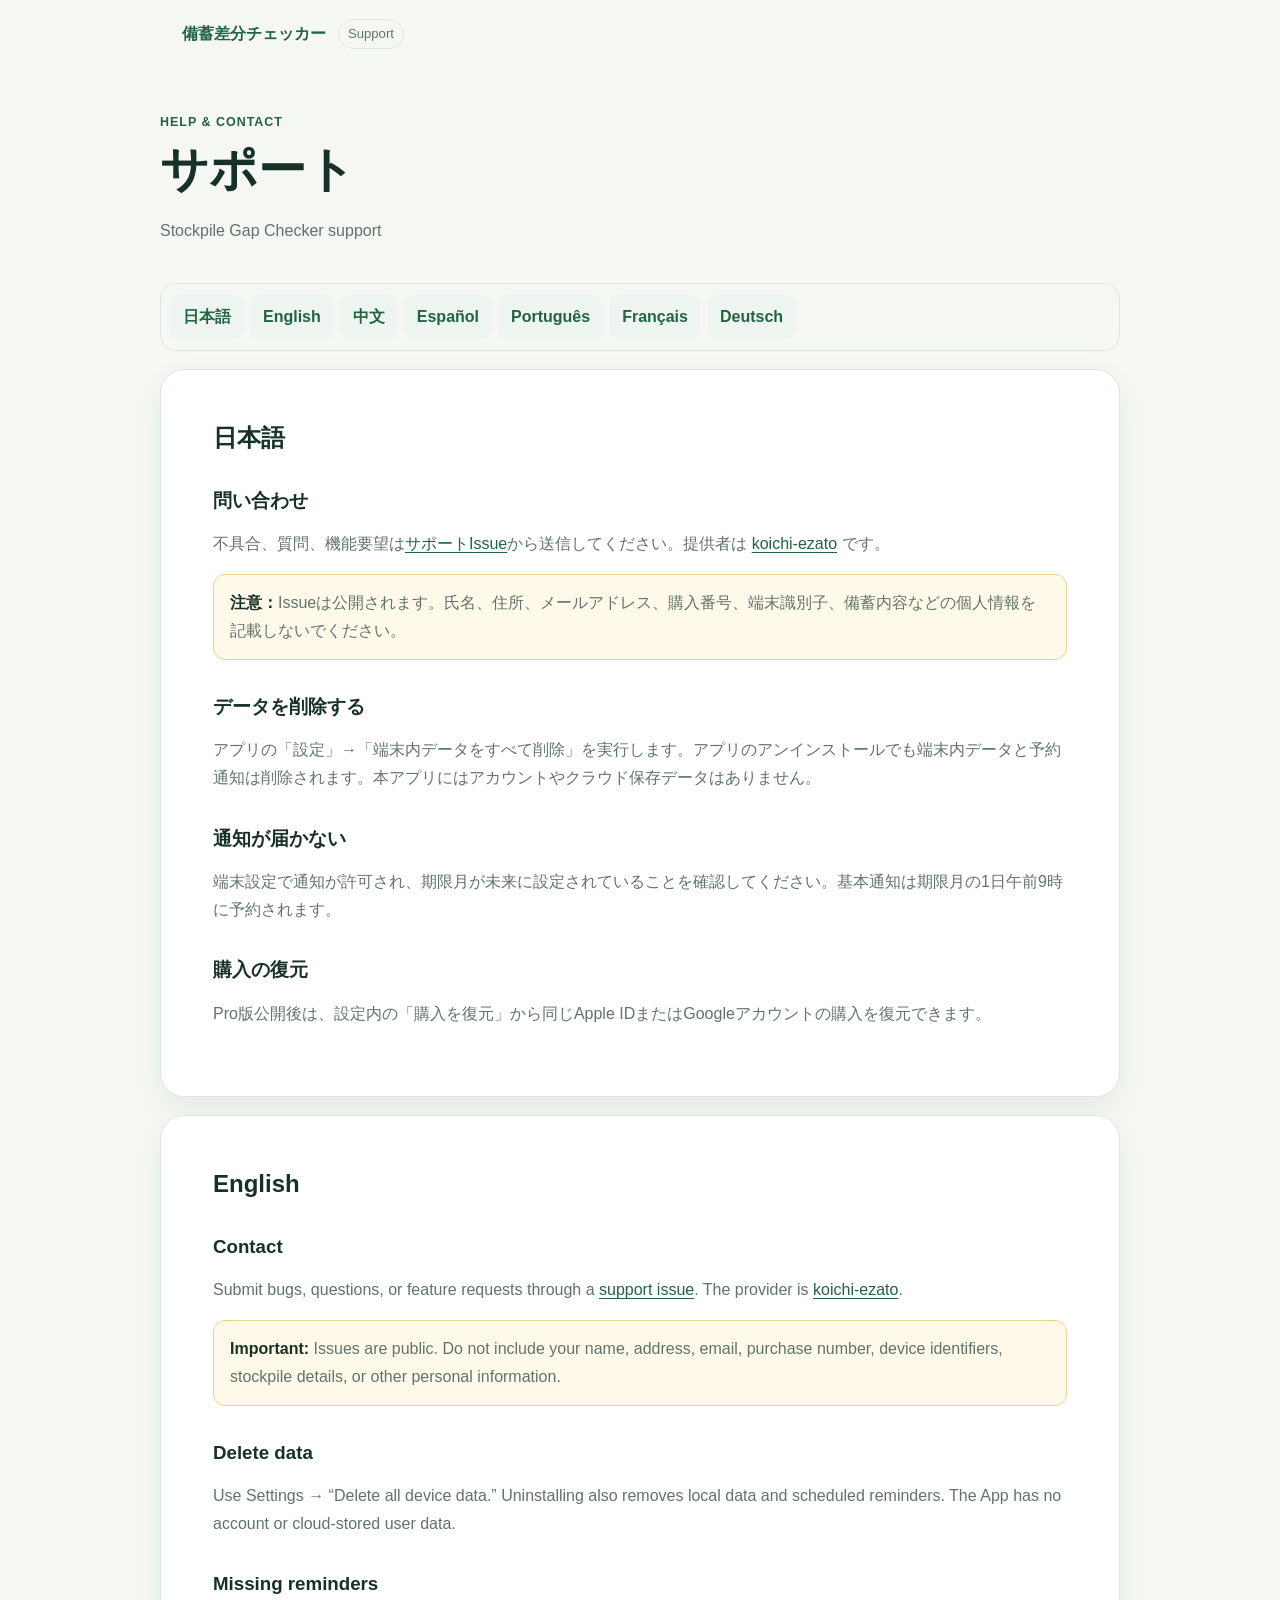
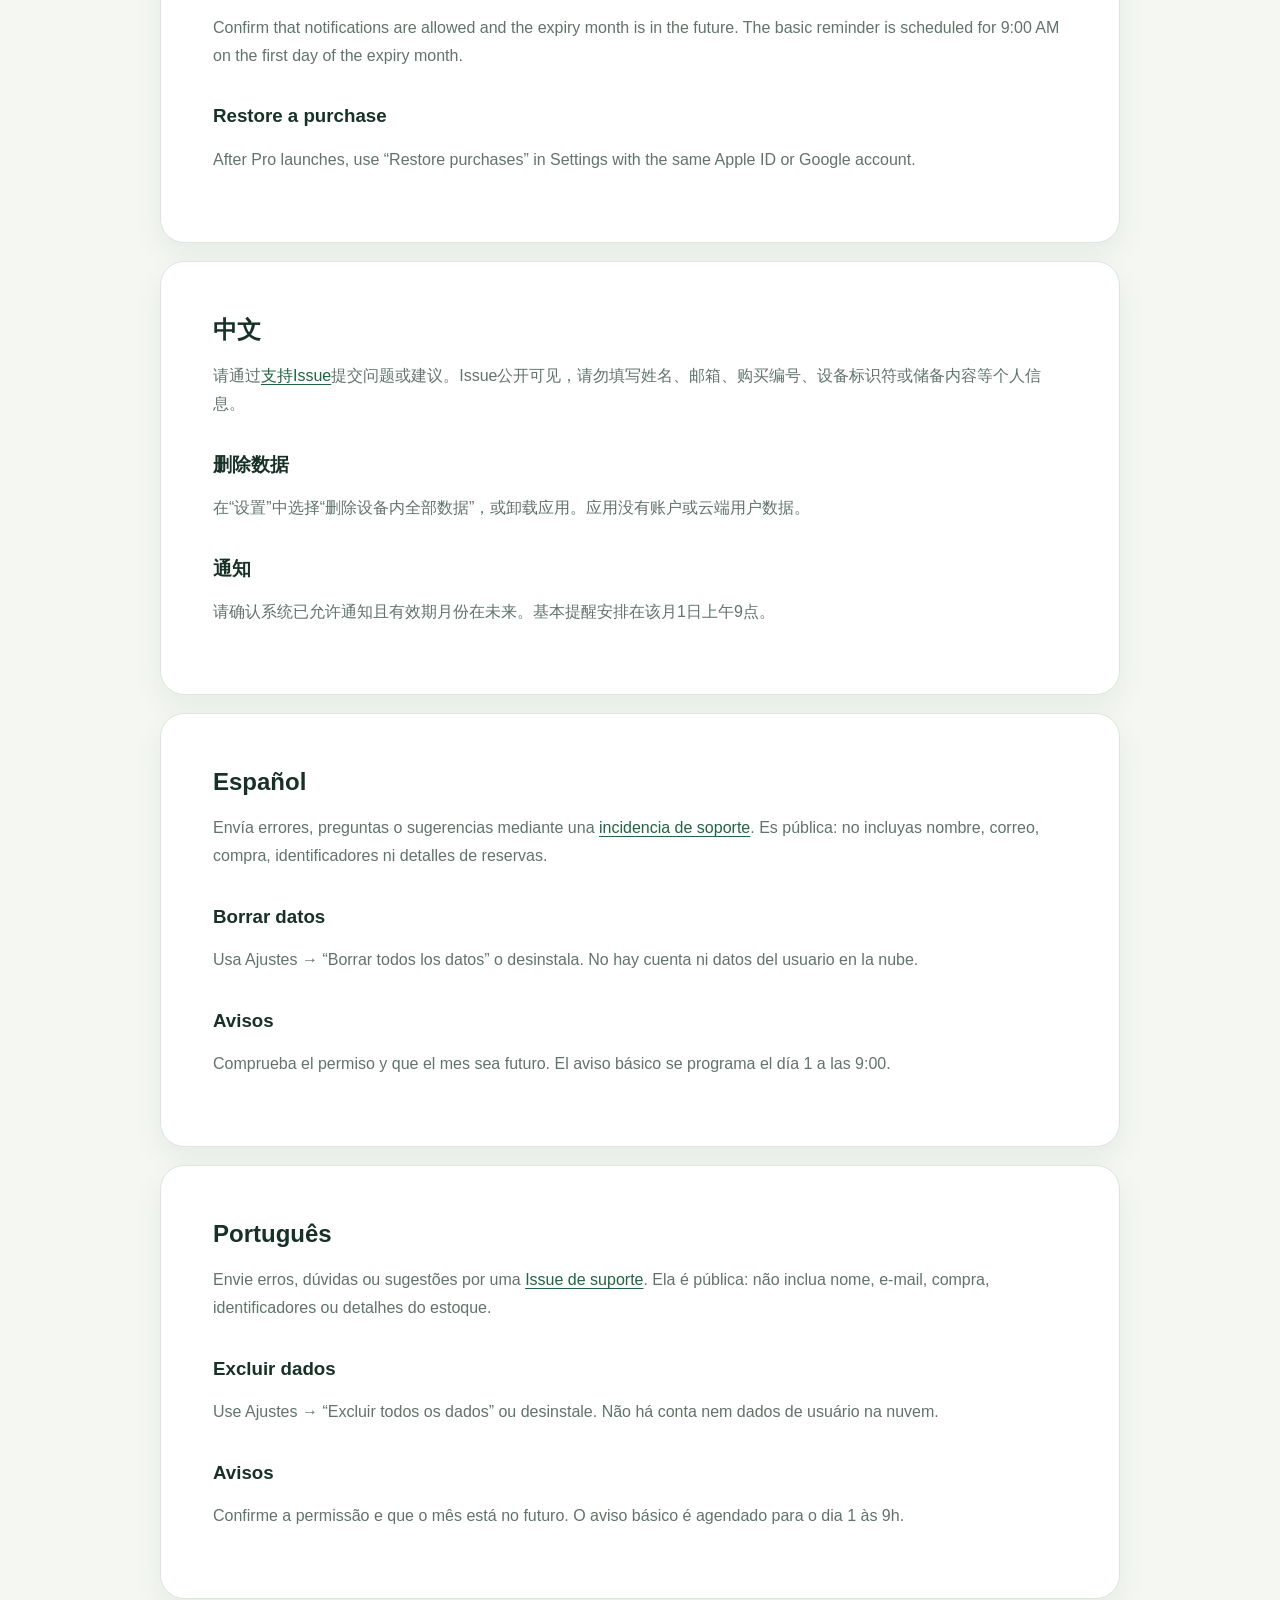
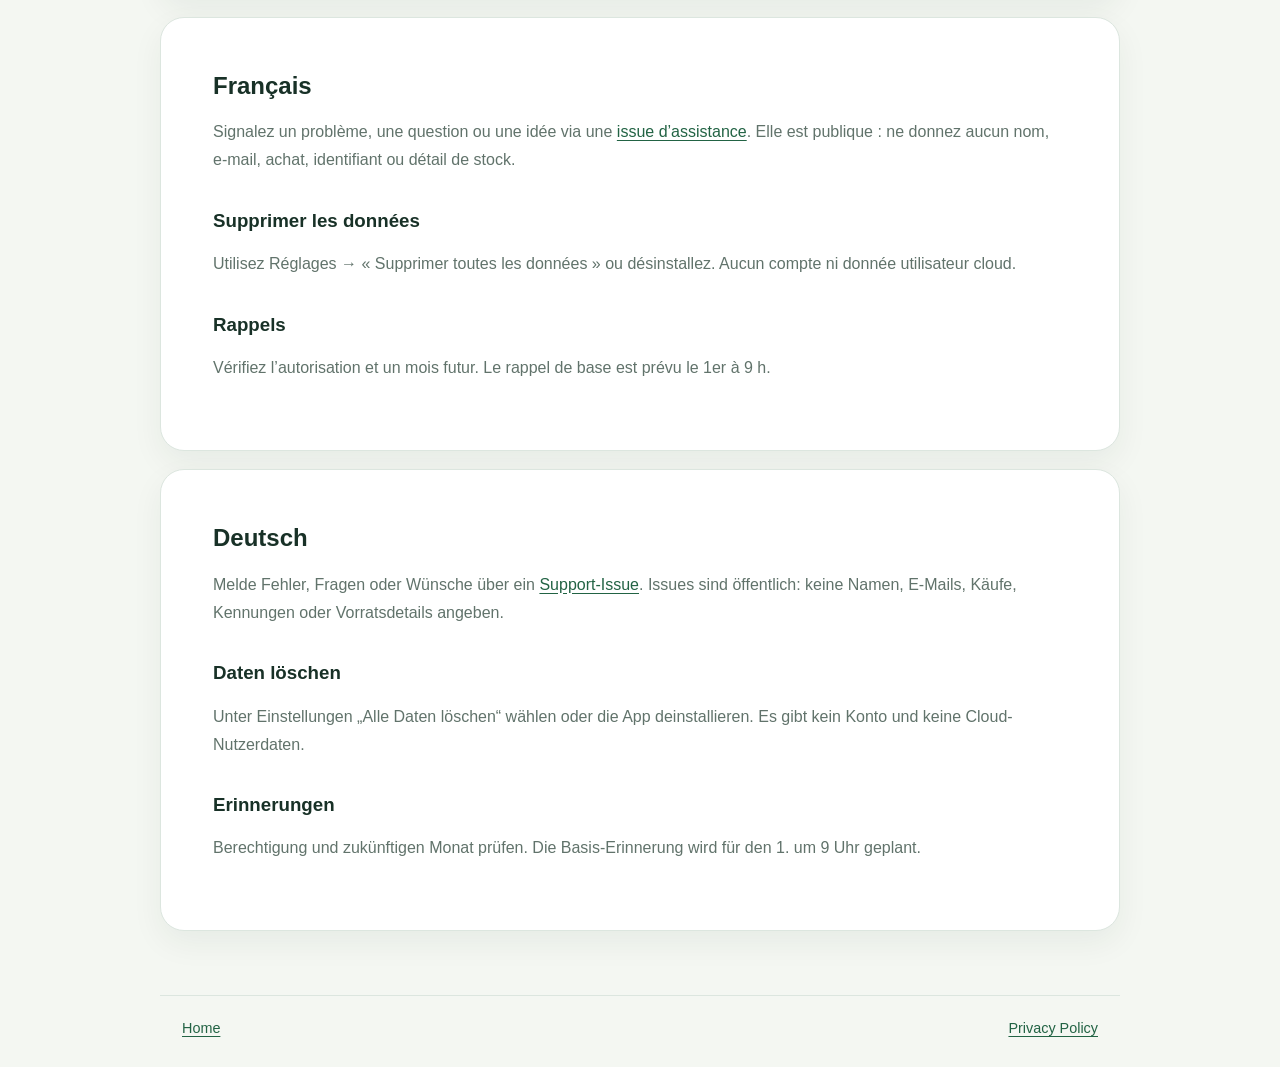
==== support/index.html @ a6346bb4 "feat: publish privacy and support pages" ====
<!doctype html>
<html lang="ja">
<head>
  <meta charset="utf-8">
  <meta name="viewport" content="width=device-width, initial-scale=1">
  <meta name="description" content="備蓄差分チェッカーのサポート">
  <title>Support | 備蓄差分チェッカー</title>
  <link rel="stylesheet" href="../styles.css">
</head>
<body>
  <header class="site-header"><a class="brand" href="../">備蓄差分チェッカー</a><span class="tag">Support</span></header>
  <main class="content">
    <header class="page-head"><p class="eyebrow">Help & Contact</p><h1>サポート</h1><p>Stockpile Gap Checker support</p></header>
    <nav class="language-nav" aria-label="Language"><a href="#ja">日本語</a><a href="#en">English</a><a href="#zh">中文</a><a href="#es">Español</a><a href="#pt">Português</a><a href="#fr">Français</a><a href="#de">Deutsch</a></nav>
    <article class="policy" id="ja" lang="ja"><h2>日本語</h2><h3>問い合わせ</h3><p>不具合、質問、機能要望は<a href="https://github.com/koichi-ezato/stockpile-diff-checker-support/issues/new/choose">サポートIssue</a>から送信してください。提供者は <a href="https://github.com/koichi-ezato">koichi-ezato</a> です。</p><p class="notice"><strong>注意：</strong>Issueは公開されます。氏名、住所、メールアドレス、購入番号、端末識別子、備蓄内容などの個人情報を記載しないでください。</p><h3>データを削除する</h3><p>アプリの「設定」→「端末内データをすべて削除」を実行します。アプリのアンインストールでも端末内データと予約通知は削除されます。本アプリにはアカウントやクラウド保存データはありません。</p><h3>通知が届かない</h3><p>端末設定で通知が許可され、期限月が未来に設定されていることを確認してください。基本通知は期限月の1日午前9時に予約されます。</p><h3>購入の復元</h3><p>Pro版公開後は、設定内の「購入を復元」から同じApple IDまたはGoogleアカウントの購入を復元できます。</p></article>
    <article class="policy" id="en" lang="en"><h2>English</h2><h3>Contact</h3><p>Submit bugs, questions, or feature requests through a <a href="https://github.com/koichi-ezato/stockpile-diff-checker-support/issues/new/choose">support issue</a>. The provider is <a href="https://github.com/koichi-ezato">koichi-ezato</a>.</p><p class="notice"><strong>Important:</strong> Issues are public. Do not include your name, address, email, purchase number, device identifiers, stockpile details, or other personal information.</p><h3>Delete data</h3><p>Use Settings → “Delete all device data.” Uninstalling also removes local data and scheduled reminders. The App has no account or cloud-stored user data.</p><h3>Missing reminders</h3><p>Confirm that notifications are allowed and the expiry month is in the future. The basic reminder is scheduled for 9:00 AM on the first day of the expiry month.</p><h3>Restore a purchase</h3><p>After Pro launches, use “Restore purchases” in Settings with the same Apple ID or Google account.</p></article>
    <article class="policy" id="zh" lang="zh-Hans"><h2>中文</h2><p>请通过<a href="https://github.com/koichi-ezato/stockpile-diff-checker-support/issues/new/choose">支持Issue</a>提交问题或建议。Issue公开可见，请勿填写姓名、邮箱、购买编号、设备标识符或储备内容等个人信息。</p><h3>删除数据</h3><p>在“设置”中选择“删除设备内全部数据”，或卸载应用。应用没有账户或云端用户数据。</p><h3>通知</h3><p>请确认系统已允许通知且有效期月份在未来。基本提醒安排在该月1日上午9点。</p></article>
    <article class="policy" id="es" lang="es"><h2>Español</h2><p>Envía errores, preguntas o sugerencias mediante una <a href="https://github.com/koichi-ezato/stockpile-diff-checker-support/issues/new/choose">incidencia de soporte</a>. Es pública: no incluyas nombre, correo, compra, identificadores ni detalles de reservas.</p><h3>Borrar datos</h3><p>Usa Ajustes → “Borrar todos los datos” o desinstala. No hay cuenta ni datos del usuario en la nube.</p><h3>Avisos</h3><p>Comprueba el permiso y que el mes sea futuro. El aviso básico se programa el día 1 a las 9:00.</p></article>
    <article class="policy" id="pt" lang="pt-BR"><h2>Português</h2><p>Envie erros, dúvidas ou sugestões por uma <a href="https://github.com/koichi-ezato/stockpile-diff-checker-support/issues/new/choose">Issue de suporte</a>. Ela é pública: não inclua nome, e-mail, compra, identificadores ou detalhes do estoque.</p><h3>Excluir dados</h3><p>Use Ajustes → “Excluir todos os dados” ou desinstale. Não há conta nem dados de usuário na nuvem.</p><h3>Avisos</h3><p>Confirme a permissão e que o mês está no futuro. O aviso básico é agendado para o dia 1 às 9h.</p></article>
    <article class="policy" id="fr" lang="fr"><h2>Français</h2><p>Signalez un problème, une question ou une idée via une <a href="https://github.com/koichi-ezato/stockpile-diff-checker-support/issues/new/choose">issue d’assistance</a>. Elle est publique : ne donnez aucun nom, e-mail, achat, identifiant ou détail de stock.</p><h3>Supprimer les données</h3><p>Utilisez Réglages → « Supprimer toutes les données » ou désinstallez. Aucun compte ni donnée utilisateur cloud.</p><h3>Rappels</h3><p>Vérifiez l’autorisation et un mois futur. Le rappel de base est prévu le 1er à 9 h.</p></article>
    <article class="policy" id="de" lang="de"><h2>Deutsch</h2><p>Melde Fehler, Fragen oder Wünsche über ein <a href="https://github.com/koichi-ezato/stockpile-diff-checker-support/issues/new/choose">Support-Issue</a>. Issues sind öffentlich: keine Namen, E-Mails, Käufe, Kennungen oder Vorratsdetails angeben.</p><h3>Daten löschen</h3><p>Unter Einstellungen „Alle Daten löschen“ wählen oder die App deinstallieren. Es gibt kein Konto und keine Cloud-Nutzerdaten.</p><h3>Erinnerungen</h3><p>Berechtigung und zukünftigen Monat prüfen. Die Basis-Erinnerung wird für den 1. um 9 Uhr geplant.</p></article>
  </main>
  <footer><a href="../">Home</a><a href="../privacy/">Privacy Policy</a></footer>
</body>
</html>
---- styles.css ----
:root { color-scheme: light; --bg:#f4f7f2; --surface:#fff; --text:#183127; --muted:#61736b; --primary:#226344; --primary-dark:#174b33; --border:#dce6df; --accent:#f2c45d; --danger:#9b3434; }
* { box-sizing:border-box; }
html { scroll-behavior:smooth; }
body { margin:0; font-family:-apple-system,BlinkMacSystemFont,"Segoe UI","Noto Sans JP",sans-serif; color:var(--text); background:var(--bg); line-height:1.75; }
a { color:var(--primary); text-underline-offset:3px; }
.site-header { min-height:68px; display:flex; align-items:center; gap:12px; max-width:960px; margin:auto; padding:0 22px; }
.brand { color:var(--primary); font-weight:900; text-decoration:none; }
.tag { color:var(--muted); font-size:.82rem; padding:3px 9px; border:1px solid var(--border); border-radius:999px; }
.hero,.content { width:min(960px,calc(100% - 32px)); margin:22px auto 64px; display:grid; gap:18px; }
.hero-card,.card,.policy { background:var(--surface); border:1px solid var(--border); border-radius:24px; padding:clamp(22px,5vw,52px); box-shadow:0 12px 32px rgba(23,58,41,.06); }
.hero-card { background:linear-gradient(145deg,#fff 45%,#e8f2eb); }
.eyebrow { margin:0 0 6px; color:var(--primary); font-weight:900; letter-spacing:.08em; text-transform:uppercase; font-size:.78rem; }
h1 { margin:.1em 0 .35em; line-height:1.25; font-size:clamp(2rem,6vw,3.5rem); }
h2 { margin:0 0 .65em; line-height:1.35; }
h3 { margin:1.8em 0 .35em; line-height:1.4; }
p,li { color:var(--muted); }
strong { color:var(--text); }
.actions { display:flex; flex-wrap:wrap; gap:12px; margin-top:26px; }
.button { display:inline-flex; min-height:48px; align-items:center; justify-content:center; padding:8px 18px; border:1px solid var(--primary); border-radius:14px; font-weight:800; text-decoration:none; }
.button.primary { color:#fff; background:var(--primary); }
.button:hover { transform:translateY(-1px); }
.language-grid { display:grid; grid-template-columns:repeat(auto-fit,minmax(160px,1fr)); gap:10px; }
.language-grid a,.language-nav a { padding:9px 12px; background:#eef5f0; border-radius:10px; text-decoration:none; font-weight:700; }
.page-head { padding:22px 0 4px; }
.page-head h1 { font-size:clamp(1.9rem,5vw,3rem); }
.language-nav { display:flex; flex-wrap:wrap; gap:8px; position:sticky; top:8px; z-index:2; padding:10px; background:rgba(244,247,242,.94); border:1px solid var(--border); border-radius:16px; backdrop-filter:blur(12px); }
.policy { scroll-margin-top:92px; }
.policy .meta { padding:10px 14px; border-left:4px solid var(--accent); background:#fff9e9; border-radius:8px; }
.notice { padding:14px 16px; border:1px solid #e9d38e; background:#fff9e9; border-radius:12px; }
.warning { color:var(--danger); }
code { background:#eef2ef; border-radius:5px; padding:2px 5px; }
footer { min-height:72px; max-width:960px; margin:auto; padding:20px 22px; border-top:1px solid var(--border); display:flex; justify-content:space-between; gap:16px; color:var(--muted); font-size:.9rem; }
@media (max-width:560px) { .hero,.content { width:min(100% - 20px,960px); margin-top:10px; } .hero-card,.card,.policy { border-radius:18px; padding:20px; } .language-nav { position:static; } footer { flex-direction:column; } }
@media (prefers-reduced-motion:reduce) { html { scroll-behavior:auto; } .button:hover { transform:none; } }
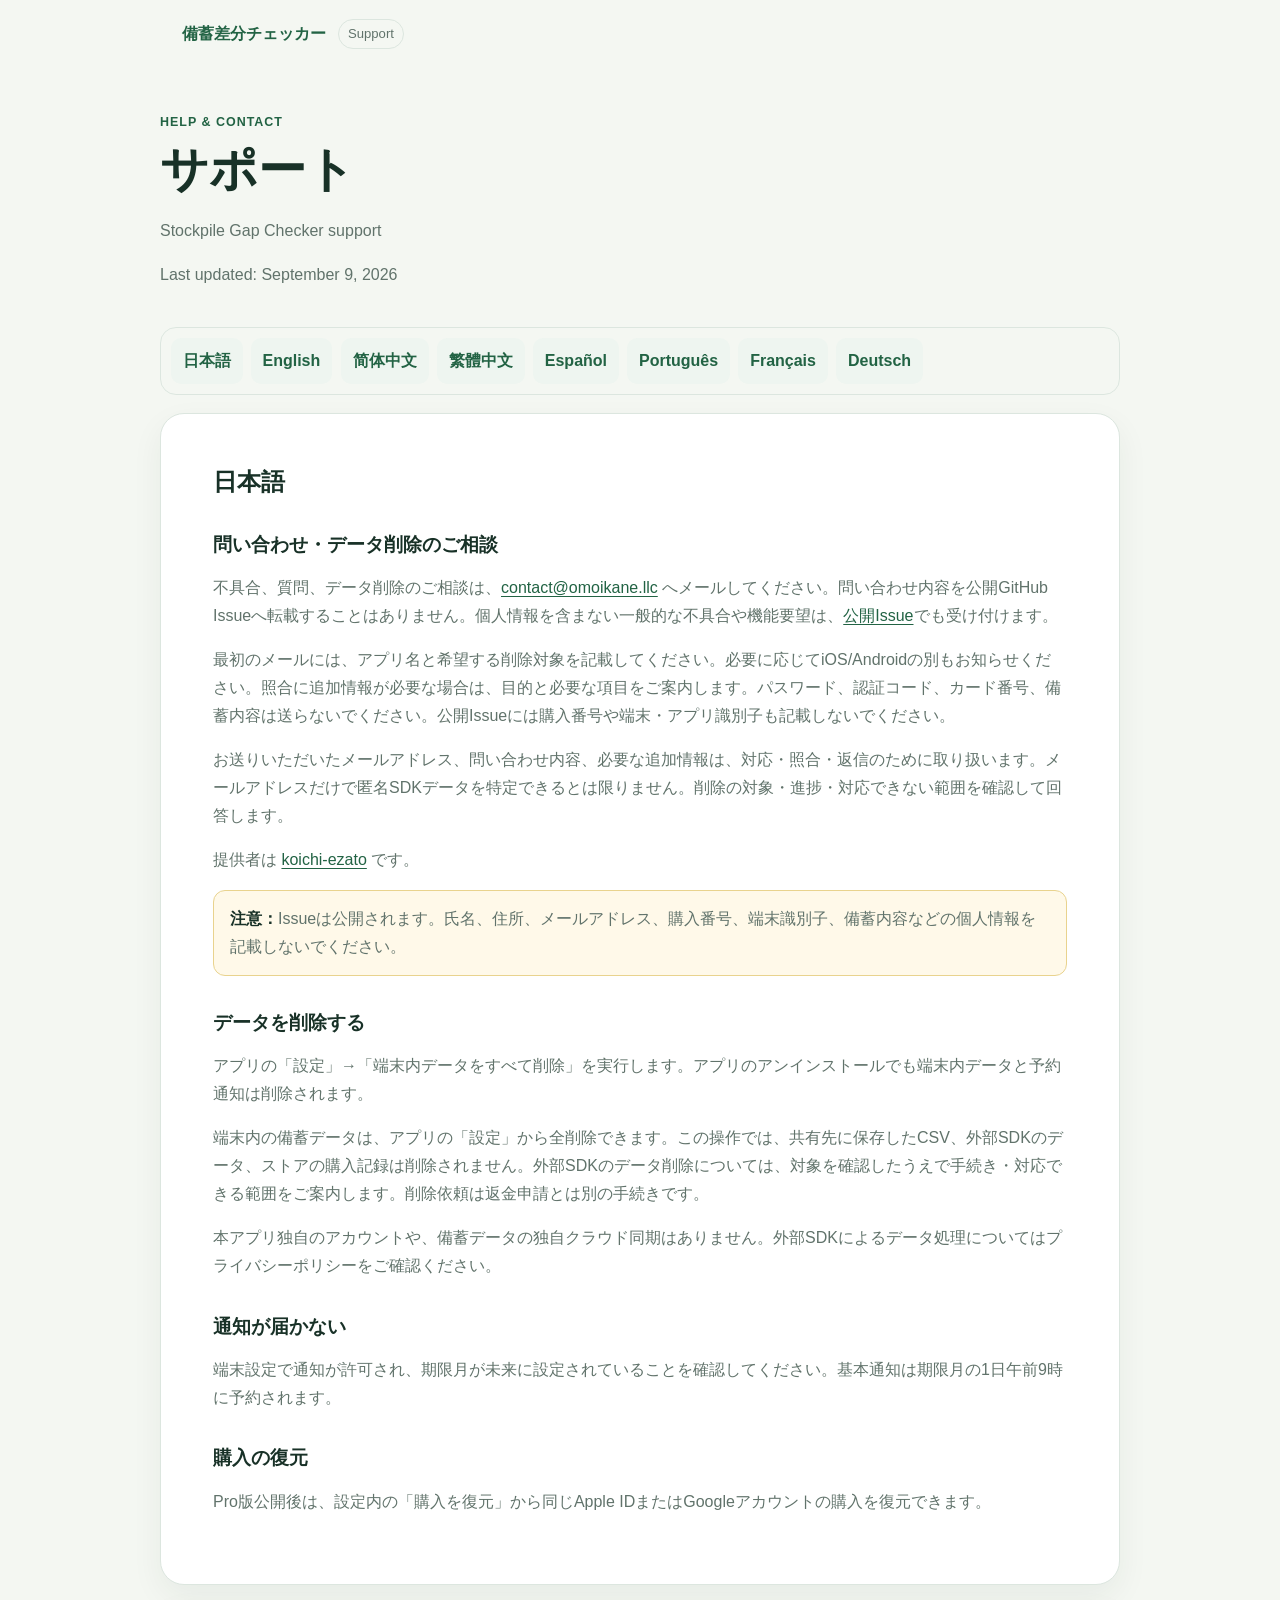
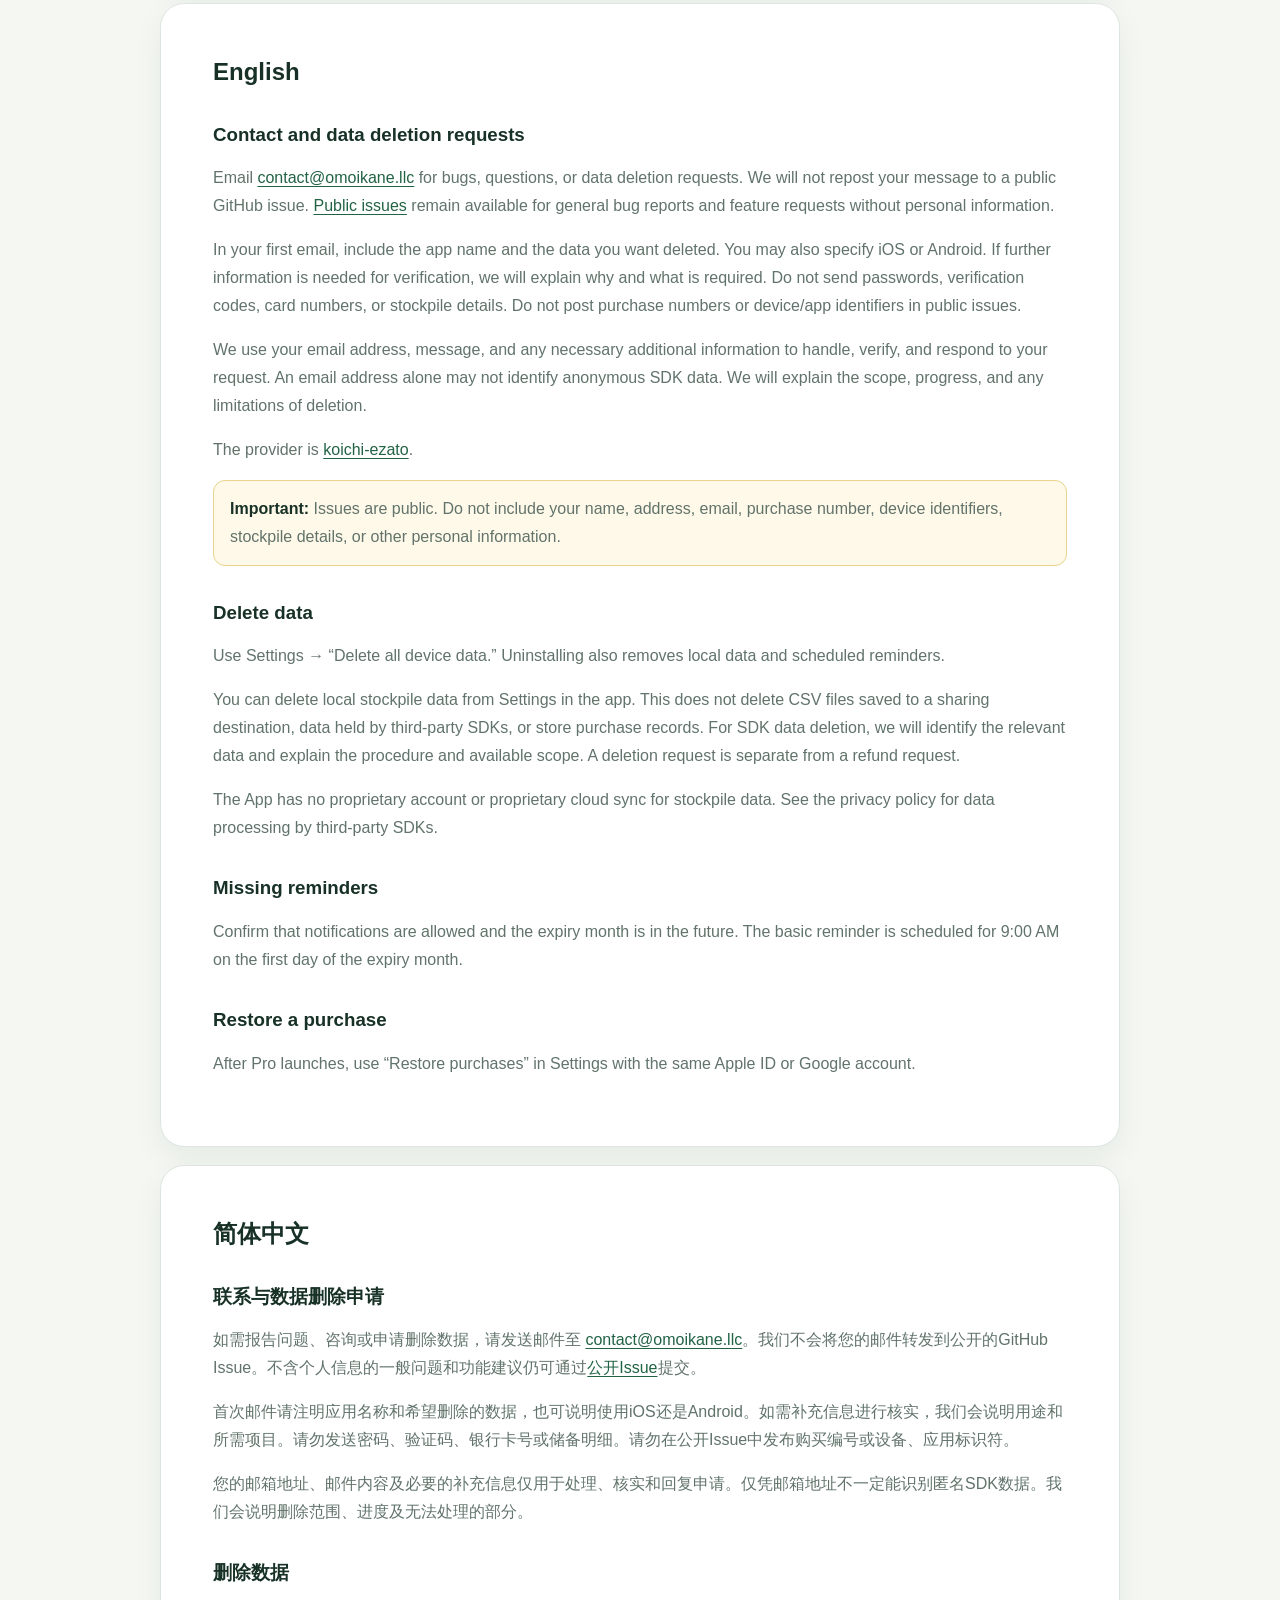
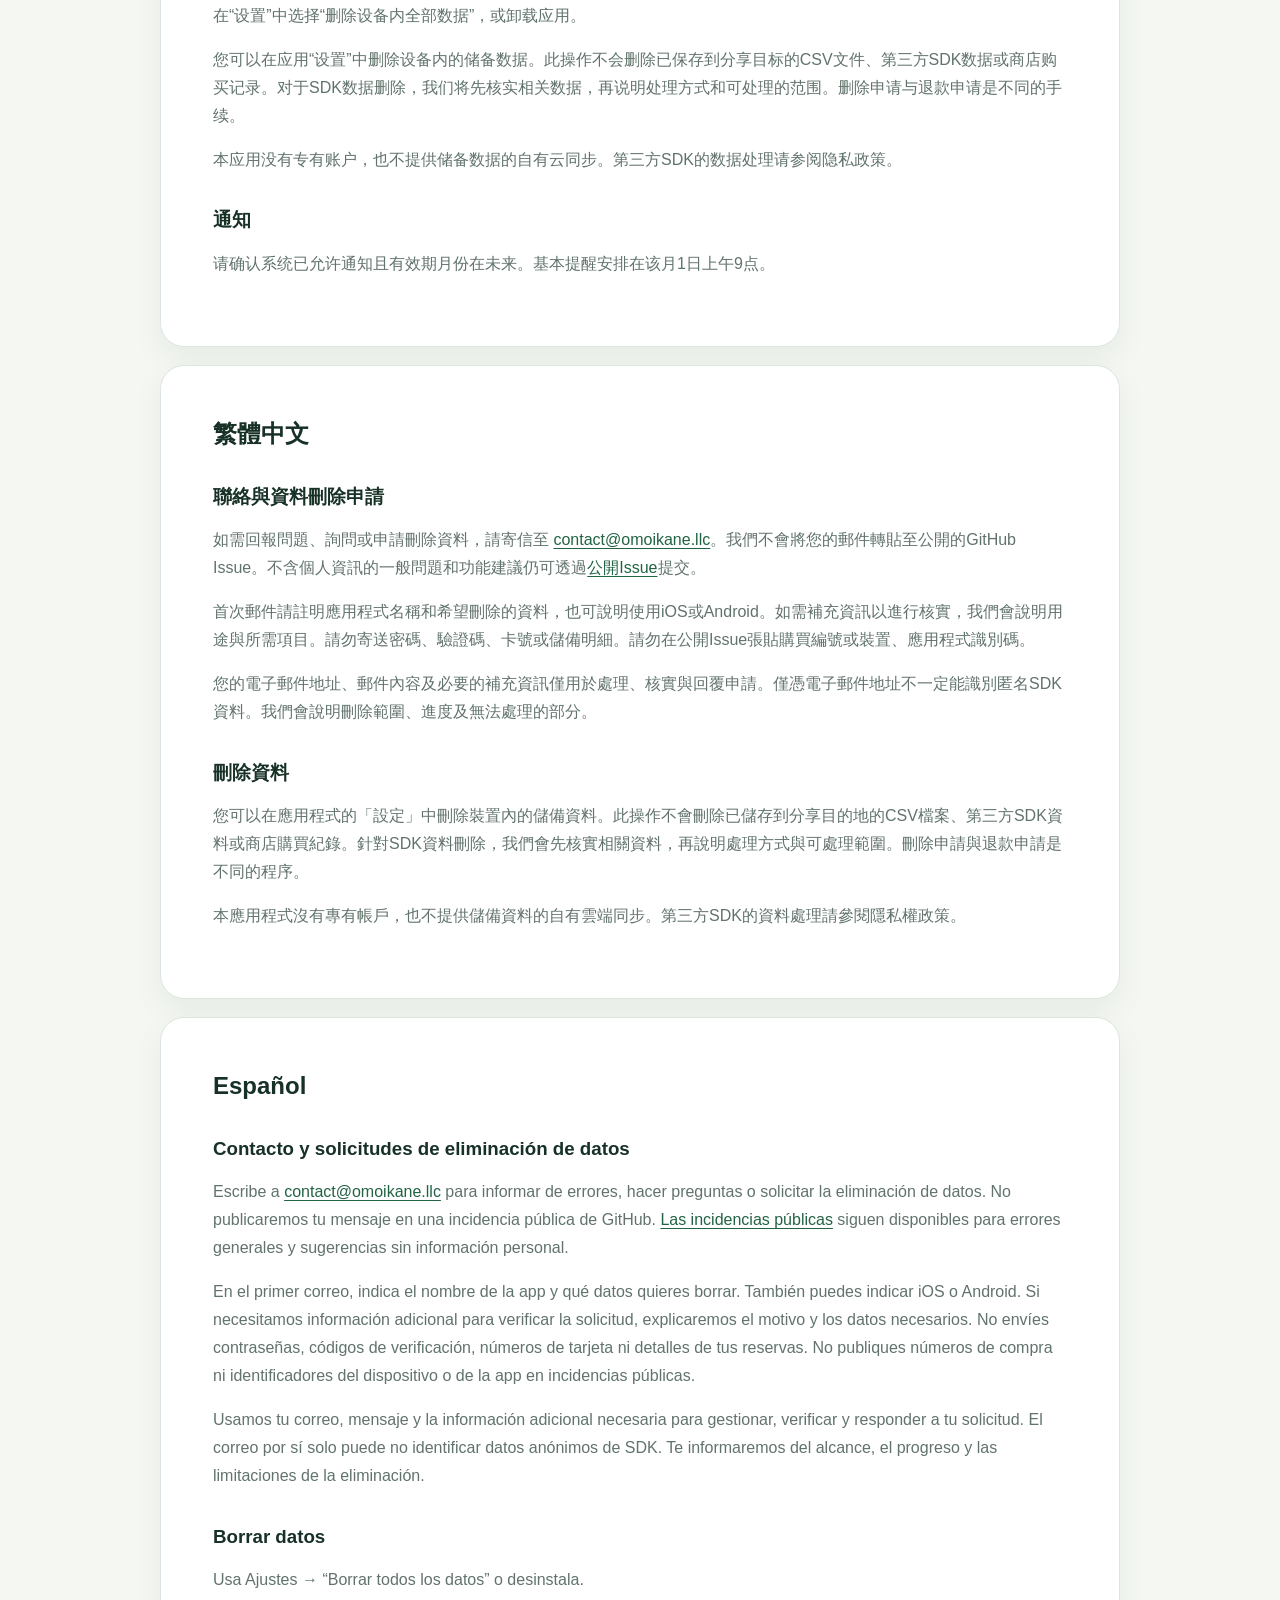
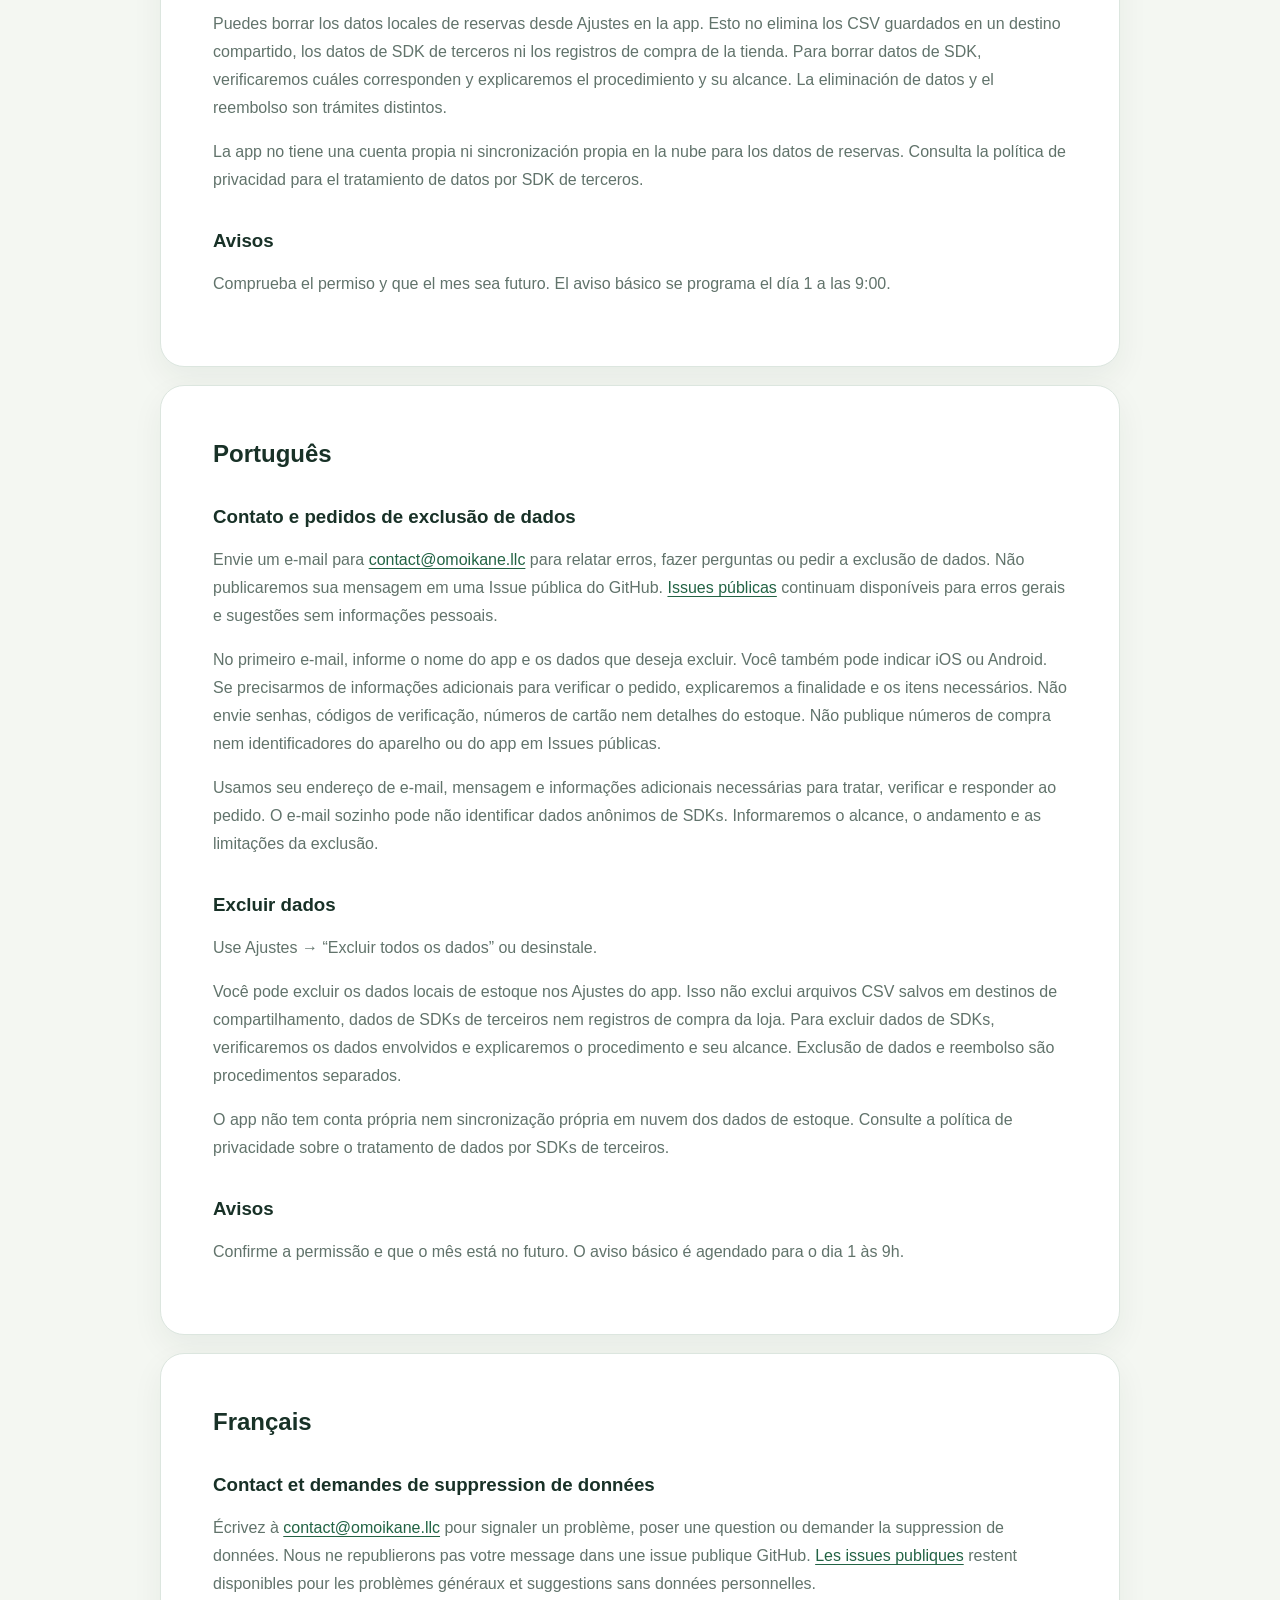
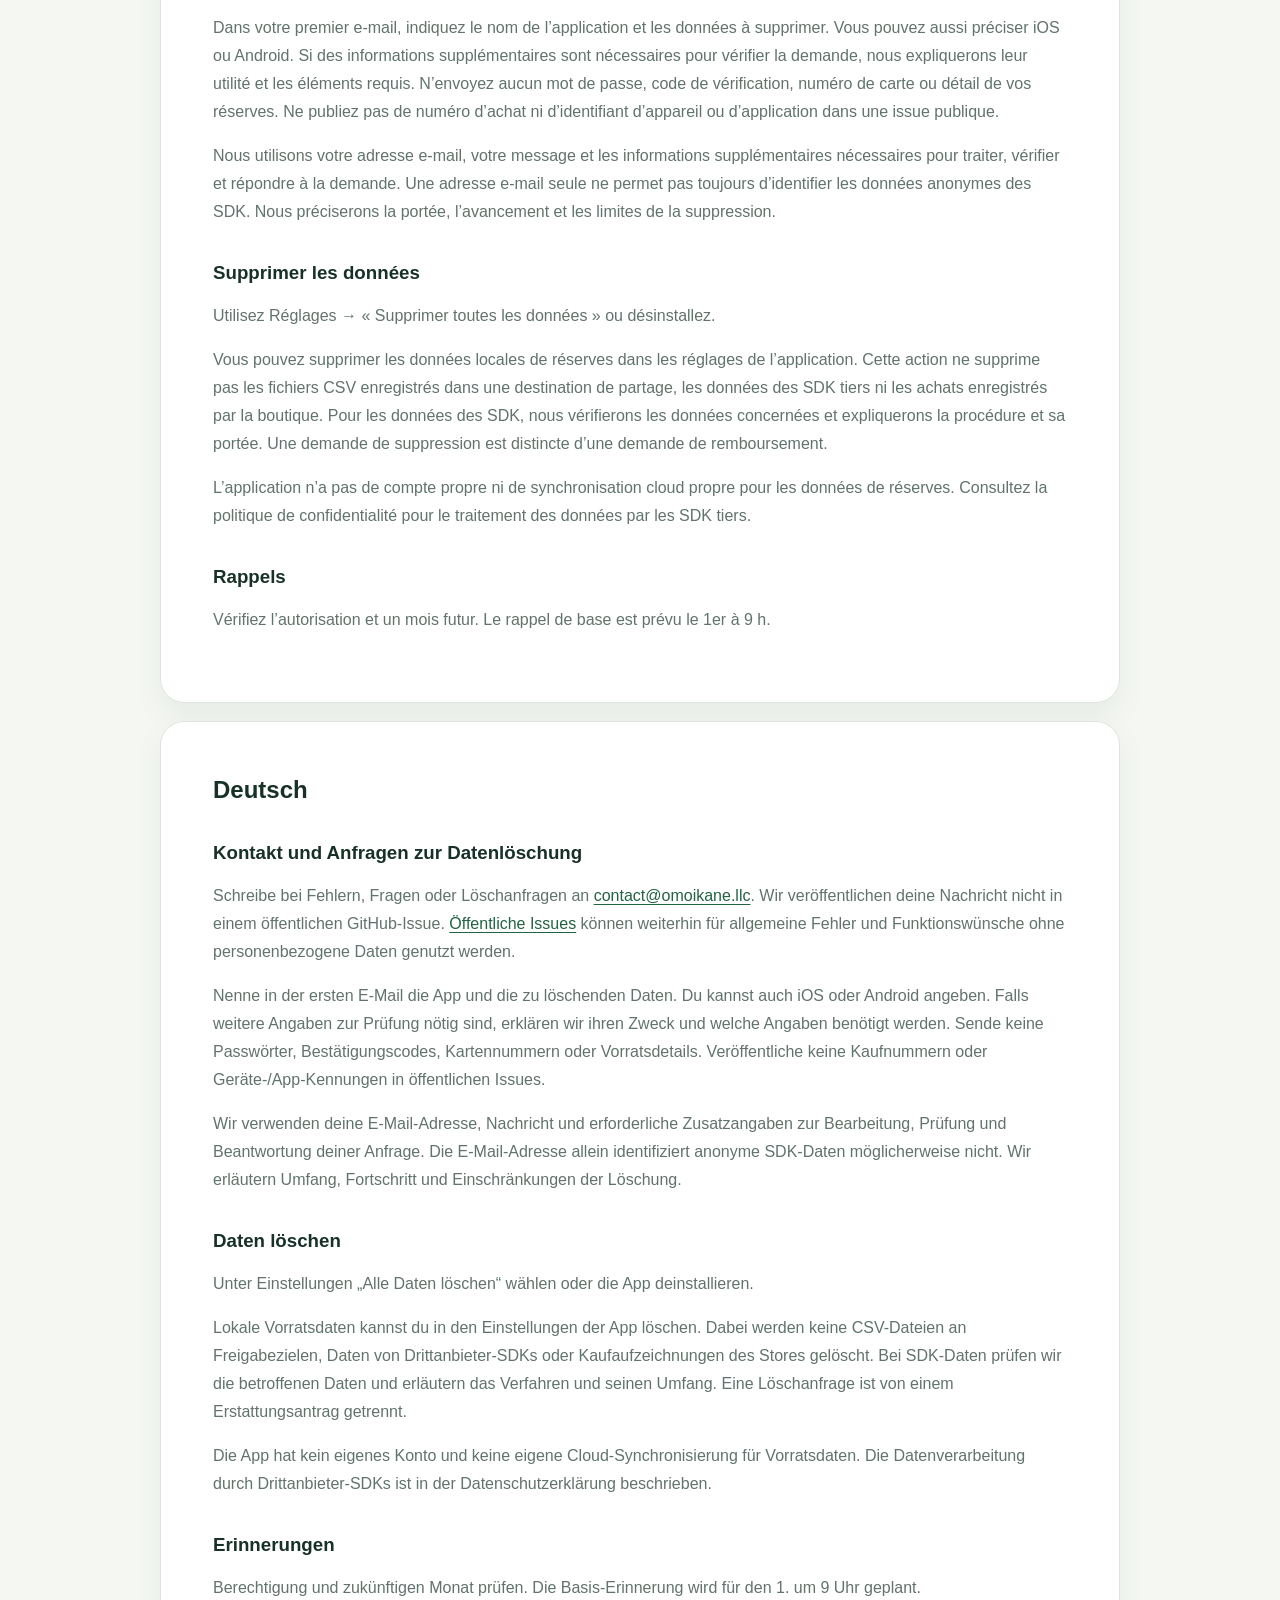
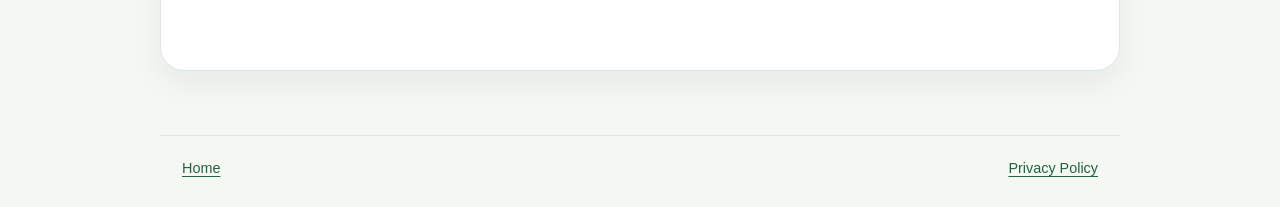
==== commit 5b310b70: "docs: publish multilingual private support and deletion guidance" ====
--- a/support/index.html
+++ b/support/index.html
@@ -10,15 +10,106 @@
 <body>
   <header class="site-header"><a class="brand" href="../">備蓄差分チェッカー</a><span class="tag">Support</span></header>
   <main class="content">
-    <header class="page-head"><p class="eyebrow">Help & Contact</p><h1>サポート</h1><p>Stockpile Gap Checker support</p></header>
-    <nav class="language-nav" aria-label="Language"><a href="#ja">日本語</a><a href="#en">English</a><a href="#zh">中文</a><a href="#es">Español</a><a href="#pt">Português</a><a href="#fr">Français</a><a href="#de">Deutsch</a></nav>
-    <article class="policy" id="ja" lang="ja"><h2>日本語</h2><h3>問い合わせ</h3><p>不具合、質問、機能要望は<a href="https://github.com/koichi-ezato/stockpile-diff-checker-support/issues/new/choose">サポートIssue</a>から送信してください。提供者は <a href="https://github.com/koichi-ezato">koichi-ezato</a> です。</p><p class="notice"><strong>注意：</strong>Issueは公開されます。氏名、住所、メールアドレス、購入番号、端末識別子、備蓄内容などの個人情報を記載しないでください。</p><h3>データを削除する</h3><p>アプリの「設定」→「端末内データをすべて削除」を実行します。アプリのアンインストールでも端末内データと予約通知は削除されます。本アプリにはアカウントやクラウド保存データはありません。</p><h3>通知が届かない</h3><p>端末設定で通知が許可され、期限月が未来に設定されていることを確認してください。基本通知は期限月の1日午前9時に予約されます。</p><h3>購入の復元</h3><p>Pro版公開後は、設定内の「購入を復元」から同じApple IDまたはGoogleアカウントの購入を復元できます。</p></article>
-    <article class="policy" id="en" lang="en"><h2>English</h2><h3>Contact</h3><p>Submit bugs, questions, or feature requests through a <a href="https://github.com/koichi-ezato/stockpile-diff-checker-support/issues/new/choose">support issue</a>. The provider is <a href="https://github.com/koichi-ezato">koichi-ezato</a>.</p><p class="notice"><strong>Important:</strong> Issues are public. Do not include your name, address, email, purchase number, device identifiers, stockpile details, or other personal information.</p><h3>Delete data</h3><p>Use Settings → “Delete all device data.” Uninstalling also removes local data and scheduled reminders. The App has no account or cloud-stored user data.</p><h3>Missing reminders</h3><p>Confirm that notifications are allowed and the expiry month is in the future. The basic reminder is scheduled for 9:00 AM on the first day of the expiry month.</p><h3>Restore a purchase</h3><p>After Pro launches, use “Restore purchases” in Settings with the same Apple ID or Google account.</p></article>
-    <article class="policy" id="zh" lang="zh-Hans"><h2>中文</h2><p>请通过<a href="https://github.com/koichi-ezato/stockpile-diff-checker-support/issues/new/choose">支持Issue</a>提交问题或建议。Issue公开可见，请勿填写姓名、邮箱、购买编号、设备标识符或储备内容等个人信息。</p><h3>删除数据</h3><p>在“设置”中选择“删除设备内全部数据”，或卸载应用。应用没有账户或云端用户数据。</p><h3>通知</h3><p>请确认系统已允许通知且有效期月份在未来。基本提醒安排在该月1日上午9点。</p></article>
-    <article class="policy" id="es" lang="es"><h2>Español</h2><p>Envía errores, preguntas o sugerencias mediante una <a href="https://github.com/koichi-ezato/stockpile-diff-checker-support/issues/new/choose">incidencia de soporte</a>. Es pública: no incluyas nombre, correo, compra, identificadores ni detalles de reservas.</p><h3>Borrar datos</h3><p>Usa Ajustes → “Borrar todos los datos” o desinstala. No hay cuenta ni datos del usuario en la nube.</p><h3>Avisos</h3><p>Comprueba el permiso y que el mes sea futuro. El aviso básico se programa el día 1 a las 9:00.</p></article>
-    <article class="policy" id="pt" lang="pt-BR"><h2>Português</h2><p>Envie erros, dúvidas ou sugestões por uma <a href="https://github.com/koichi-ezato/stockpile-diff-checker-support/issues/new/choose">Issue de suporte</a>. Ela é pública: não inclua nome, e-mail, compra, identificadores ou detalhes do estoque.</p><h3>Excluir dados</h3><p>Use Ajustes → “Excluir todos os dados” ou desinstale. Não há conta nem dados de usuário na nuvem.</p><h3>Avisos</h3><p>Confirme a permissão e que o mês está no futuro. O aviso básico é agendado para o dia 1 às 9h.</p></article>
-    <article class="policy" id="fr" lang="fr"><h2>Français</h2><p>Signalez un problème, une question ou une idée via une <a href="https://github.com/koichi-ezato/stockpile-diff-checker-support/issues/new/choose">issue d’assistance</a>. Elle est publique : ne donnez aucun nom, e-mail, achat, identifiant ou détail de stock.</p><h3>Supprimer les données</h3><p>Utilisez Réglages → « Supprimer toutes les données » ou désinstallez. Aucun compte ni donnée utilisateur cloud.</p><h3>Rappels</h3><p>Vérifiez l’autorisation et un mois futur. Le rappel de base est prévu le 1er à 9 h.</p></article>
-    <article class="policy" id="de" lang="de"><h2>Deutsch</h2><p>Melde Fehler, Fragen oder Wünsche über ein <a href="https://github.com/koichi-ezato/stockpile-diff-checker-support/issues/new/choose">Support-Issue</a>. Issues sind öffentlich: keine Namen, E-Mails, Käufe, Kennungen oder Vorratsdetails angeben.</p><h3>Daten löschen</h3><p>Unter Einstellungen „Alle Daten löschen“ wählen oder die App deinstallieren. Es gibt kein Konto und keine Cloud-Nutzerdaten.</p><h3>Erinnerungen</h3><p>Berechtigung und zukünftigen Monat prüfen. Die Basis-Erinnerung wird für den 1. um 9 Uhr geplant.</p></article>
+    <header class="page-head"><p class="eyebrow">Help & Contact</p><h1>サポート</h1><p>Stockpile Gap Checker support</p><p>Last updated: September 9, 2026</p></header>
+    <nav class="language-nav" aria-label="Language"><a href="#ja">日本語</a><a href="#en">English</a><a href="#zh">简体中文</a><a href="#zh-hant">繁體中文</a><a href="#es">Español</a><a href="#pt">Português</a><a href="#fr">Français</a><a href="#de">Deutsch</a></nav>
+    <article class="policy" id="ja" lang="ja">
+      <h2>日本語</h2>
+      <h3>問い合わせ・データ削除のご相談</h3>
+      <p>不具合、質問、データ削除のご相談は、<a href="mailto:contact@omoikane.llc">contact@omoikane.llc</a> へメールしてください。問い合わせ内容を公開GitHub Issueへ転載することはありません。個人情報を含まない一般的な不具合や機能要望は、<a href="https://github.com/koichi-ezato/stockpile-diff-checker-support/issues/new/choose">公開Issue</a>でも受け付けます。</p>
+      <p>最初のメールには、アプリ名と希望する削除対象を記載してください。必要に応じてiOS/Androidの別もお知らせください。照合に追加情報が必要な場合は、目的と必要な項目をご案内します。パスワード、認証コード、カード番号、備蓄内容は送らないでください。公開Issueには購入番号や端末・アプリ識別子も記載しないでください。</p>
+      <p>お送りいただいたメールアドレス、問い合わせ内容、必要な追加情報は、対応・照合・返信のために取り扱います。メールアドレスだけで匿名SDKデータを特定できるとは限りません。削除の対象・進捗・対応できない範囲を確認して回答します。</p>
+      <p>提供者は <a href="https://github.com/koichi-ezato">koichi-ezato</a> です。</p>
+      <p class="notice"><strong>注意：</strong>Issueは公開されます。氏名、住所、メールアドレス、購入番号、端末識別子、備蓄内容などの個人情報を記載しないでください。</p>
+      <h3>データを削除する</h3>
+      <p>アプリの「設定」→「端末内データをすべて削除」を実行します。アプリのアンインストールでも端末内データと予約通知は削除されます。</p>
+      <p>端末内の備蓄データは、アプリの「設定」から全削除できます。この操作では、共有先に保存したCSV、外部SDKのデータ、ストアの購入記録は削除されません。外部SDKのデータ削除については、対象を確認したうえで手続き・対応できる範囲をご案内します。削除依頼は返金申請とは別の手続きです。</p>
+      <p>本アプリ独自のアカウントや、備蓄データの独自クラウド同期はありません。外部SDKによるデータ処理についてはプライバシーポリシーをご確認ください。</p>
+      <h3>通知が届かない</h3><p>端末設定で通知が許可され、期限月が未来に設定されていることを確認してください。基本通知は期限月の1日午前9時に予約されます。</p><h3>購入の復元</h3><p>Pro版公開後は、設定内の「購入を復元」から同じApple IDまたはGoogleアカウントの購入を復元できます。</p>
+    </article>
+    <article class="policy" id="en" lang="en">
+      <h2>English</h2>
+      <h3>Contact and data deletion requests</h3>
+      <p>Email <a href="mailto:contact@omoikane.llc">contact@omoikane.llc</a> for bugs, questions, or data deletion requests. We will not repost your message to a public GitHub issue. <a href="https://github.com/koichi-ezato/stockpile-diff-checker-support/issues/new/choose">Public issues</a> remain available for general bug reports and feature requests without personal information.</p>
+      <p>In your first email, include the app name and the data you want deleted. You may also specify iOS or Android. If further information is needed for verification, we will explain why and what is required. Do not send passwords, verification codes, card numbers, or stockpile details. Do not post purchase numbers or device/app identifiers in public issues.</p>
+      <p>We use your email address, message, and any necessary additional information to handle, verify, and respond to your request. An email address alone may not identify anonymous SDK data. We will explain the scope, progress, and any limitations of deletion.</p>
+      <p>The provider is <a href="https://github.com/koichi-ezato">koichi-ezato</a>.</p>
+      <p class="notice"><strong>Important:</strong> Issues are public. Do not include your name, address, email, purchase number, device identifiers, stockpile details, or other personal information.</p>
+      <h3>Delete data</h3>
+      <p>Use Settings → “Delete all device data.” Uninstalling also removes local data and scheduled reminders.</p>
+      <p>You can delete local stockpile data from Settings in the app. This does not delete CSV files saved to a sharing destination, data held by third-party SDKs, or store purchase records. For SDK data deletion, we will identify the relevant data and explain the procedure and available scope. A deletion request is separate from a refund request.</p>
+      <p>The App has no proprietary account or proprietary cloud sync for stockpile data. See the privacy policy for data processing by third-party SDKs.</p>
+      <h3>Missing reminders</h3><p>Confirm that notifications are allowed and the expiry month is in the future. The basic reminder is scheduled for 9:00 AM on the first day of the expiry month.</p><h3>Restore a purchase</h3><p>After Pro launches, use “Restore purchases” in Settings with the same Apple ID or Google account.</p>
+    </article>
+    <article class="policy" id="zh" lang="zh-Hans">
+      <h2>简体中文</h2>
+      <h3>联系与数据删除申请</h3>
+      <p>如需报告问题、咨询或申请删除数据，请发送邮件至 <a href="mailto:contact@omoikane.llc">contact@omoikane.llc</a>。我们不会将您的邮件转发到公开的GitHub Issue。不含个人信息的一般问题和功能建议仍可通过<a href="https://github.com/koichi-ezato/stockpile-diff-checker-support/issues/new/choose">公开Issue</a>提交。</p>
+      <p>首次邮件请注明应用名称和希望删除的数据，也可说明使用iOS还是Android。如需补充信息进行核实，我们会说明用途和所需项目。请勿发送密码、验证码、银行卡号或储备明细。请勿在公开Issue中发布购买编号或设备、应用标识符。</p>
+      <p>您的邮箱地址、邮件内容及必要的补充信息仅用于处理、核实和回复申请。仅凭邮箱地址不一定能识别匿名SDK数据。我们会说明删除范围、进度及无法处理的部分。</p>
+      <h3>删除数据</h3>
+      <p>在“设置”中选择“删除设备内全部数据”，或卸载应用。</p>
+      <p>您可以在应用“设置”中删除设备内的储备数据。此操作不会删除已保存到分享目标的CSV文件、第三方SDK数据或商店购买记录。对于SDK数据删除，我们将先核实相关数据，再说明处理方式和可处理的范围。删除申请与退款申请是不同的手续。</p>
+      <p>本应用没有专有账户，也不提供储备数据的自有云同步。第三方SDK的数据处理请参阅隐私政策。</p>
+      <h3>通知</h3><p>请确认系统已允许通知且有效期月份在未来。基本提醒安排在该月1日上午9点。</p>
+    </article>
+    <article class="policy" id="zh-hant" lang="zh-Hant">
+      <h2>繁體中文</h2>
+      <h3>聯絡與資料刪除申請</h3>
+      <p>如需回報問題、詢問或申請刪除資料，請寄信至 <a href="mailto:contact@omoikane.llc">contact@omoikane.llc</a>。我們不會將您的郵件轉貼至公開的GitHub Issue。不含個人資訊的一般問題和功能建議仍可透過<a href="https://github.com/koichi-ezato/stockpile-diff-checker-support/issues/new/choose">公開Issue</a>提交。</p>
+      <p>首次郵件請註明應用程式名稱和希望刪除的資料，也可說明使用iOS或Android。如需補充資訊以進行核實，我們會說明用途與所需項目。請勿寄送密碼、驗證碼、卡號或儲備明細。請勿在公開Issue張貼購買編號或裝置、應用程式識別碼。</p>
+      <p>您的電子郵件地址、郵件內容及必要的補充資訊僅用於處理、核實與回覆申請。僅憑電子郵件地址不一定能識別匿名SDK資料。我們會說明刪除範圍、進度及無法處理的部分。</p>
+      <h3>刪除資料</h3>
+      <p>您可以在應用程式的「設定」中刪除裝置內的儲備資料。此操作不會刪除已儲存到分享目的地的CSV檔案、第三方SDK資料或商店購買紀錄。針對SDK資料刪除，我們會先核實相關資料，再說明處理方式與可處理範圍。刪除申請與退款申請是不同的程序。</p>
+      <p>本應用程式沒有專有帳戶，也不提供儲備資料的自有雲端同步。第三方SDK的資料處理請參閱隱私權政策。</p>
+    </article>
+    <article class="policy" id="es" lang="es">
+      <h2>Español</h2>
+      <h3>Contacto y solicitudes de eliminación de datos</h3>
+      <p>Escribe a <a href="mailto:contact@omoikane.llc">contact@omoikane.llc</a> para informar de errores, hacer preguntas o solicitar la eliminación de datos. No publicaremos tu mensaje en una incidencia pública de GitHub. <a href="https://github.com/koichi-ezato/stockpile-diff-checker-support/issues/new/choose">Las incidencias públicas</a> siguen disponibles para errores generales y sugerencias sin información personal.</p>
+      <p>En el primer correo, indica el nombre de la app y qué datos quieres borrar. También puedes indicar iOS o Android. Si necesitamos información adicional para verificar la solicitud, explicaremos el motivo y los datos necesarios. No envíes contraseñas, códigos de verificación, números de tarjeta ni detalles de tus reservas. No publiques números de compra ni identificadores del dispositivo o de la app en incidencias públicas.</p>
+      <p>Usamos tu correo, mensaje y la información adicional necesaria para gestionar, verificar y responder a tu solicitud. El correo por sí solo puede no identificar datos anónimos de SDK. Te informaremos del alcance, el progreso y las limitaciones de la eliminación.</p>
+      <h3>Borrar datos</h3>
+      <p>Usa Ajustes → “Borrar todos los datos” o desinstala.</p>
+      <p>Puedes borrar los datos locales de reservas desde Ajustes en la app. Esto no elimina los CSV guardados en un destino compartido, los datos de SDK de terceros ni los registros de compra de la tienda. Para borrar datos de SDK, verificaremos cuáles corresponden y explicaremos el procedimiento y su alcance. La eliminación de datos y el reembolso son trámites distintos.</p>
+      <p>La app no tiene una cuenta propia ni sincronización propia en la nube para los datos de reservas. Consulta la política de privacidad para el tratamiento de datos por SDK de terceros.</p>
+      <h3>Avisos</h3><p>Comprueba el permiso y que el mes sea futuro. El aviso básico se programa el día 1 a las 9:00.</p>
+    </article>
+    <article class="policy" id="pt" lang="pt-BR">
+      <h2>Português</h2>
+      <h3>Contato e pedidos de exclusão de dados</h3>
+      <p>Envie um e-mail para <a href="mailto:contact@omoikane.llc">contact@omoikane.llc</a> para relatar erros, fazer perguntas ou pedir a exclusão de dados. Não publicaremos sua mensagem em uma Issue pública do GitHub. <a href="https://github.com/koichi-ezato/stockpile-diff-checker-support/issues/new/choose">Issues públicas</a> continuam disponíveis para erros gerais e sugestões sem informações pessoais.</p>
+      <p>No primeiro e-mail, informe o nome do app e os dados que deseja excluir. Você também pode indicar iOS ou Android. Se precisarmos de informações adicionais para verificar o pedido, explicaremos a finalidade e os itens necessários. Não envie senhas, códigos de verificação, números de cartão nem detalhes do estoque. Não publique números de compra nem identificadores do aparelho ou do app em Issues públicas.</p>
+      <p>Usamos seu endereço de e-mail, mensagem e informações adicionais necessárias para tratar, verificar e responder ao pedido. O e-mail sozinho pode não identificar dados anônimos de SDKs. Informaremos o alcance, o andamento e as limitações da exclusão.</p>
+      <h3>Excluir dados</h3>
+      <p>Use Ajustes → “Excluir todos os dados” ou desinstale.</p>
+      <p>Você pode excluir os dados locais de estoque nos Ajustes do app. Isso não exclui arquivos CSV salvos em destinos de compartilhamento, dados de SDKs de terceiros nem registros de compra da loja. Para excluir dados de SDKs, verificaremos os dados envolvidos e explicaremos o procedimento e seu alcance. Exclusão de dados e reembolso são procedimentos separados.</p>
+      <p>O app não tem conta própria nem sincronização própria em nuvem dos dados de estoque. Consulte a política de privacidade sobre o tratamento de dados por SDKs de terceiros.</p>
+      <h3>Avisos</h3><p>Confirme a permissão e que o mês está no futuro. O aviso básico é agendado para o dia 1 às 9h.</p>
+    </article>
+    <article class="policy" id="fr" lang="fr">
+      <h2>Français</h2>
+      <h3>Contact et demandes de suppression de données</h3>
+      <p>Écrivez à <a href="mailto:contact@omoikane.llc">contact@omoikane.llc</a> pour signaler un problème, poser une question ou demander la suppression de données. Nous ne republierons pas votre message dans une issue publique GitHub. <a href="https://github.com/koichi-ezato/stockpile-diff-checker-support/issues/new/choose">Les issues publiques</a> restent disponibles pour les problèmes généraux et suggestions sans données personnelles.</p>
+      <p>Dans votre premier e-mail, indiquez le nom de l’application et les données à supprimer. Vous pouvez aussi préciser iOS ou Android. Si des informations supplémentaires sont nécessaires pour vérifier la demande, nous expliquerons leur utilité et les éléments requis. N’envoyez aucun mot de passe, code de vérification, numéro de carte ou détail de vos réserves. Ne publiez pas de numéro d’achat ni d’identifiant d’appareil ou d’application dans une issue publique.</p>
+      <p>Nous utilisons votre adresse e-mail, votre message et les informations supplémentaires nécessaires pour traiter, vérifier et répondre à la demande. Une adresse e-mail seule ne permet pas toujours d’identifier les données anonymes des SDK. Nous préciserons la portée, l’avancement et les limites de la suppression.</p>
+      <h3>Supprimer les données</h3>
+      <p>Utilisez Réglages → « Supprimer toutes les données » ou désinstallez.</p>
+      <p>Vous pouvez supprimer les données locales de réserves dans les réglages de l’application. Cette action ne supprime pas les fichiers CSV enregistrés dans une destination de partage, les données des SDK tiers ni les achats enregistrés par la boutique. Pour les données des SDK, nous vérifierons les données concernées et expliquerons la procédure et sa portée. Une demande de suppression est distincte d’une demande de remboursement.</p>
+      <p>L’application n’a pas de compte propre ni de synchronisation cloud propre pour les données de réserves. Consultez la politique de confidentialité pour le traitement des données par les SDK tiers.</p>
+      <h3>Rappels</h3><p>Vérifiez l’autorisation et un mois futur. Le rappel de base est prévu le 1er à 9 h.</p>
+    </article>
+    <article class="policy" id="de" lang="de">
+      <h2>Deutsch</h2>
+      <h3>Kontakt und Anfragen zur Datenlöschung</h3>
+      <p>Schreibe bei Fehlern, Fragen oder Löschanfragen an <a href="mailto:contact@omoikane.llc">contact@omoikane.llc</a>. Wir veröffentlichen deine Nachricht nicht in einem öffentlichen GitHub-Issue. <a href="https://github.com/koichi-ezato/stockpile-diff-checker-support/issues/new/choose">Öffentliche Issues</a> können weiterhin für allgemeine Fehler und Funktionswünsche ohne personenbezogene Daten genutzt werden.</p>
+      <p>Nenne in der ersten E-Mail die App und die zu löschenden Daten. Du kannst auch iOS oder Android angeben. Falls weitere Angaben zur Prüfung nötig sind, erklären wir ihren Zweck und welche Angaben benötigt werden. Sende keine Passwörter, Bestätigungscodes, Kartennummern oder Vorratsdetails. Veröffentliche keine Kaufnummern oder Geräte-/App-Kennungen in öffentlichen Issues.</p>
+      <p>Wir verwenden deine E-Mail-Adresse, Nachricht und erforderliche Zusatzangaben zur Bearbeitung, Prüfung und Beantwortung deiner Anfrage. Die E-Mail-Adresse allein identifiziert anonyme SDK-Daten möglicherweise nicht. Wir erläutern Umfang, Fortschritt und Einschränkungen der Löschung.</p>
+      <h3>Daten löschen</h3>
+      <p>Unter Einstellungen „Alle Daten löschen“ wählen oder die App deinstallieren.</p>
+      <p>Lokale Vorratsdaten kannst du in den Einstellungen der App löschen. Dabei werden keine CSV-Dateien an Freigabezielen, Daten von Drittanbieter-SDKs oder Kaufaufzeichnungen des Stores gelöscht. Bei SDK-Daten prüfen wir die betroffenen Daten und erläutern das Verfahren und seinen Umfang. Eine Löschanfrage ist von einem Erstattungsantrag getrennt.</p>
+      <p>Die App hat kein eigenes Konto und keine eigene Cloud-Synchronisierung für Vorratsdaten. Die Datenverarbeitung durch Drittanbieter-SDKs ist in der Datenschutzerklärung beschrieben.</p>
+      <h3>Erinnerungen</h3><p>Berechtigung und zukünftigen Monat prüfen. Die Basis-Erinnerung wird für den 1. um 9 Uhr geplant.</p>
+    </article>
   </main>
   <footer><a href="../">Home</a><a href="../privacy/">Privacy Policy</a></footer>
 </body>
